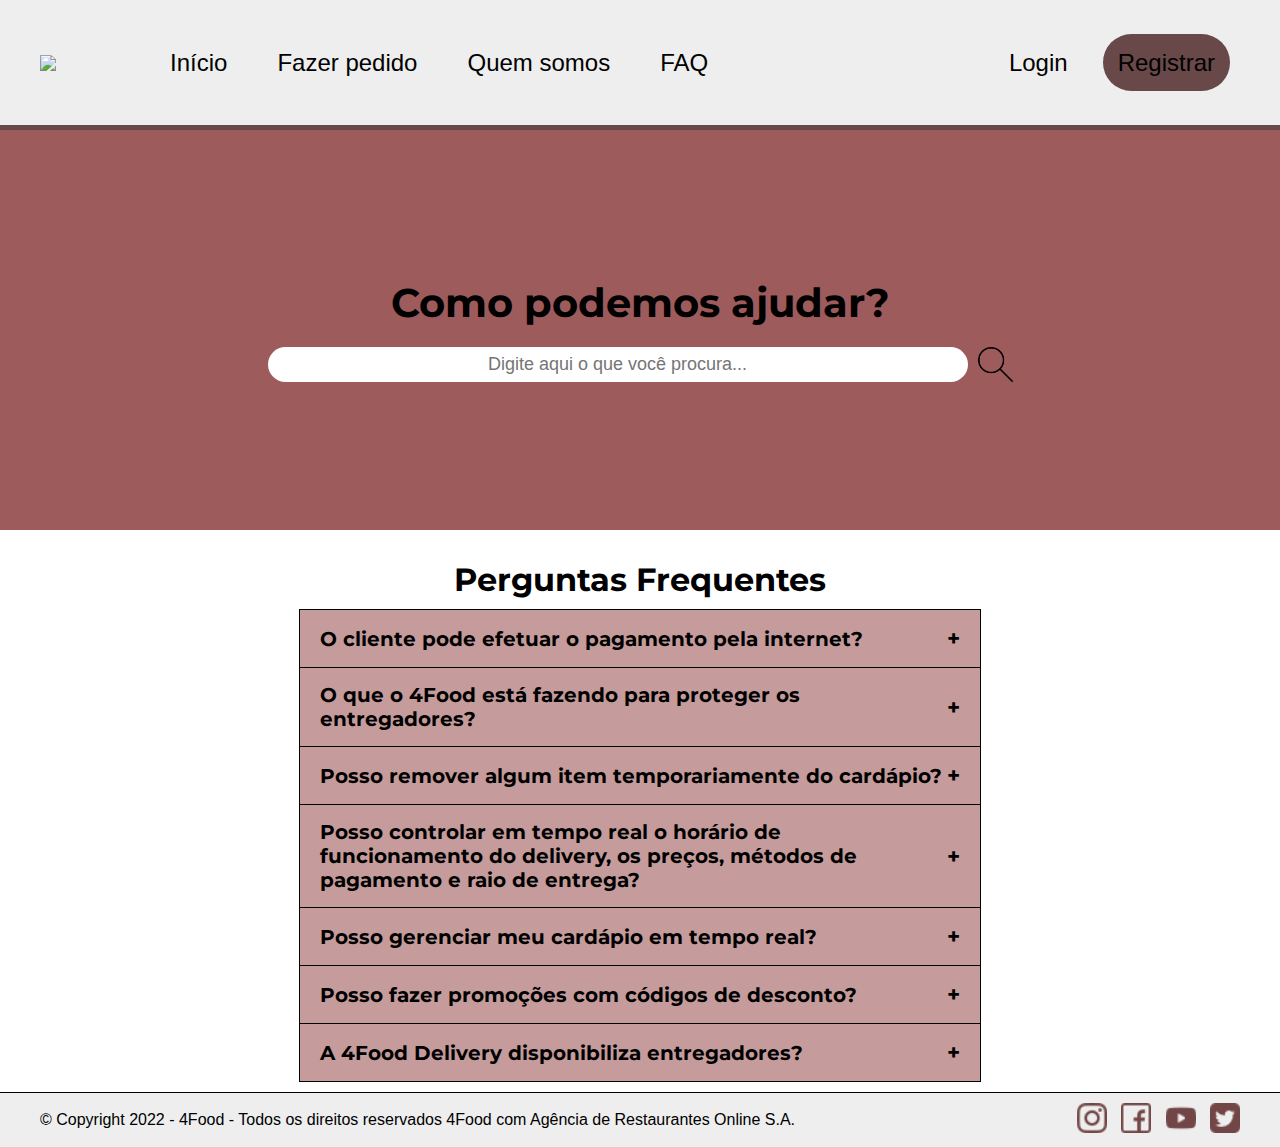
==== faq.html @ be053248 "commit do faq" ====
<!DOCTYPE html>
<html lang="en">

<head>
    <meta charset="UTF-8">
    <meta http-equiv="X-UA-Compatible" content="IE=edge">
    <meta name="viewport" content="width=device-width, initial-scale=1.0">
    <link rel="stylesheet" href="./faq.css">
    <title>Document</title>
</head>

<body>

    <header>
        <div class="cabecalho-esquerdo">
            <img class="logo" src="./img/logo2.png" />
            <nav class="menu">
                <ul>
                    <li>
                        <a href="./index.html">Início</a>
                    </li>
                    <li>
                        <a href="./historico.html">Fazer pedido</a>
                    </li>
                    <li>
                        <a href="./quem-somos.html">Quem somos</a>
                    </li>
                    <li>
                        <a href="./faq.html">FAQ</a>
                    </li>
                </ul>
            </nav>
        </div>
        <div class="autenticacao">
            <nav class="menu-autenticacao">
                <ul>
                    <li>
                        <a href="./index.html" class="login">Login</a>
                    </li>
                    <li>
                        <a href="./historico.html" class="destaque">Registrar</a>
                    </li>
                </ul>
            </nav>
        </div>
    </header>

    <main>
        <div class="como-podemos">
            <h3>Como podemos ajudar?</h3>
            <div class="buscar">
                <input type="text" class="input-como-podemos" valor="teste" placeholder="Digite aqui o que você procura...">
                <img src="./img/lupa.png"/>
            </div>
        </div>

        <div class="perguntas-respostas">
            <h1>Perguntas Frequentes</h1>
            <details class="first">
                <summary>O cliente pode efetuar o pagamento pela internet?</summary>
                    <p>Sim. Se estiver habilitado pela empresa adquirente para receber pagamentos online, você pode conectar a 4Food Delivery com a sua adquirente. Para conseguir a habilitação, você deve conversar com a empresa responsável pela transação eletrônica. Caso contrário, é impossível receber o pagamento e repassá-lo, descontando-se uma taxa de serviço. É recomendado também utilizar um sistema anti-fraude.</p>
            </details>
            <details>
                <summary>O que o 4Food está fazendo para proteger os entregadores?</summary>
                    <p>Começamos com materiais que ensinam a se proteger dentro e fora de casa. Depois, fizemos uma parceria com a AVUS para facilitar o acesso à saúde para o entregador. Iniciamos também a distribuição de kits com máscaras reutilizáveis e álcool em gel e a entrega sem contato físico. Ao mesmo tempo, disponibilizamos R$ 2 milhões para cuidar daqueles que precisam ficar em casa.</p>
            </details>
            <details>
                <summary>Posso remover algum item temporariamente do cardápio?</summary>
                    <p>Sim, por meio do Painel de Controle.</p>
            </details>
            <details>
                <summary>Posso controlar em tempo real o horário de funcionamento do delivery, os preços, métodos de pagamento e raio de entrega?</summary>
                    <p>Sim, por meio do Painel de Controle.</p>
            </details>
            <details>
                <summary>Posso gerenciar meu cardápio em tempo real?</summary>
                    <p>Sim, por meio do Painel de Controle. Isso inclui alterar itens, descrições e fotos; ajustar preços; inserir lista de opcionais como ingredientes extra; dar opção de diferentes tamanhos; apagar itens temporariamente; criar seções; e ordenar os itens conforme sua preferência.</p>
            </details>
            <details>
                <summary>Posso fazer promoções com códigos de desconto?</summary>
                    <p>Sim, por meio do Painel de Controle. A 4Food Delivery ainda conta com funcionalidades exclusivas, como cupons de desconto, promoções e o gamification, que gera um sistema de pontos para fidelização do cliente.</p>
            </details>
            <details>
                <summary>A 4Food Delivery disponibiliza entregadores?</summary>
                    <p>Não. Os entregadores são por conta do restaurante.</p>
            </details>
        </div>
    </main>

    <footer>
        <div class="rodape-texto">
            © Copyright 2022 - 4Food - Todos os direitos reservados 4Food com Agência de Restaurantes Online S.A.
        </div>
        <div class="rodape-redes">
            <a href="https://www.instagram.com/" target="_blanck"><img src="./img/instagram.png" alt="icone instagram"></a>
            <a href="https://www.facebook.com/" target="_blanck"><img src="./img/facebook.png" alt="icone facebook"></a>
            <a href="https://www.youtube.com/" target="_blanck"><img src="./img/youtube.png" alt="icone youtube"></a>
            <a href="https://twitter.com/home" target="_blanck"><img src="./img/sinal-do-twitter.png" alt="icone twiter"></a>
        </div>
    </footer>

</body>

</html>
---- faq.css ----
@import url('https://fonts.googleapis.com/css2?family=Open+Sans:ital,wght@0,600;0,800;1,600;1,800&display=swap');
/* @import url('https://fonts.googleapis.com/css2?family=Gentium+Plus&family=Montserrat:wght@200&display=swap'); */
@import url('https://fonts.googleapis.com/css2?family=Montserrat:wght@200&display=swap');

body {
    margin: 0;
    padding: 0;
    font-family: "Open Sams", sans-serif;
}

/* ----- SEÇÃO MENU ----- */
header {
    display: flex;
    align-items: center;
    justify-content: space-between;
    background-color: rgb(238, 238, 238);
    border-bottom: solid 5px rgb(104, 72, 72);
    margin-bottom: 0px;
    height: 125px;
}

.menu ul, .menu-autenticacao ul {
    display: flex;
    margin: 0;
    padding: 0;
}

.menu li, .menu-autenticacao li {
    list-style-type: none;
    margin: 10px;
}

.cabecalho-esquerdo {
    display: flex;
    align-items: center;
    margin-left: 40px;
}

.menu a, .menu-autenticacao a {
    text-decoration: none;
    color: black;
    padding: 15px;
    font-size: 24px;
}

.autenticacao {
    margin-right: 40px;
}

.destaque {
    border-radius: 30px;
    background-color: rgb(104, 72, 72);
    color: white;
}

.menu ul li a:hover {
    border-bottom: 2px solid;
    margin: 0;
}

.login:hover {
    border-bottom: 2px solid;
    margin: 0;
}

.destaque:hover {
    color: white;
}

.logo {
    margin-right: 30px;
    padding: 0;
    width: 75px;
}

/* ----- SEÇÃO COMO PODEMOS AJUDAR ----- */
.como-podemos {
    display: flex;
    flex-direction: column;
    justify-content: center;
    align-items: center;
    height: 400px;
    background-color: rgb(158, 91, 91);
}

.como-podemos h3 {
    font-family: 'Montserrat', sans-serif;
    font-size: 40px;
    margin: 0 0 20px 0;
}

.como-podemos div input{
    float: left;
    width: 700px;
    height: 35px;
    border-radius: 20px;
    border: none;
    font-size: 18px;
    text-align: center;
    margin: 0;
    padding: 0;
}

.buscar img {
    float:right;
    width: 35px;
    margin: 0 0 0 10px;
    cursor: pointer;
}

/* ----- SEÇÃO PERGUNTAS E RESPOSTAS ----- */
.perguntas-respostas {
    margin: 0 auto 10px auto;
}

.perguntas-respostas h1 {
    font-family: 'Montserrat', sans-serif;
    text-align: center;
    margin: 30px 0 10px 0;
}

details {
    font-family: 'Montserrat', sans-serif;
    width: 50%;
    margin: 0px auto;
    padding: 15px 20px 15px 20px;
    background-color: rgb(197, 155, 155);
    font-size: 20px;
    font-weight: bold;
    border-bottom: 1px solid black;
    border-left: 1px solid black;
    border-right: 1px solid black;
    cursor: pointer;
    transition: background .5s ease-in-out;
}

.first {
    border-top: 1px solid black;
}

details p {
    font-size: 18px;
    font-weight: normal;
    color: white;
}

details[open] {
    background-color: rgb(163, 65, 65);

}

details summary {
    list-style: none;
    display: flex;
    justify-content: space-between;
    align-items: center;
}

details summary::after {
    content: "+";
    font-size: 22px;
}

details[open] summary::after {
    content: "-";
}

/* ----- RODAPÉ ----- */
footer {
    display: flex;
    justify-content: space-between;
    align-items: center;
    border-top: 1px solid black;
    background-color: rgb(238, 238, 238);
}

.rodape-texto {
    margin: 10px 0 10px 40px;
    padding: 0;
}

.rodape-redes {
    margin: 10px 40px 10px 0;
    padding: 0;
}

.rodape-redes img {
    width: 30px;
    margin: 0 0 0 10px;
}

/* ----- RESPONSIVIDADE ----- */
@media screen and (min-width: 320px) and (max-width: 480px) {
    main {
        flex-direction: column;
    }

    .box {
        align-items: unset;
        width: 100%;
        height: 100px;
    }

    p {
        color: red;
    }

  }
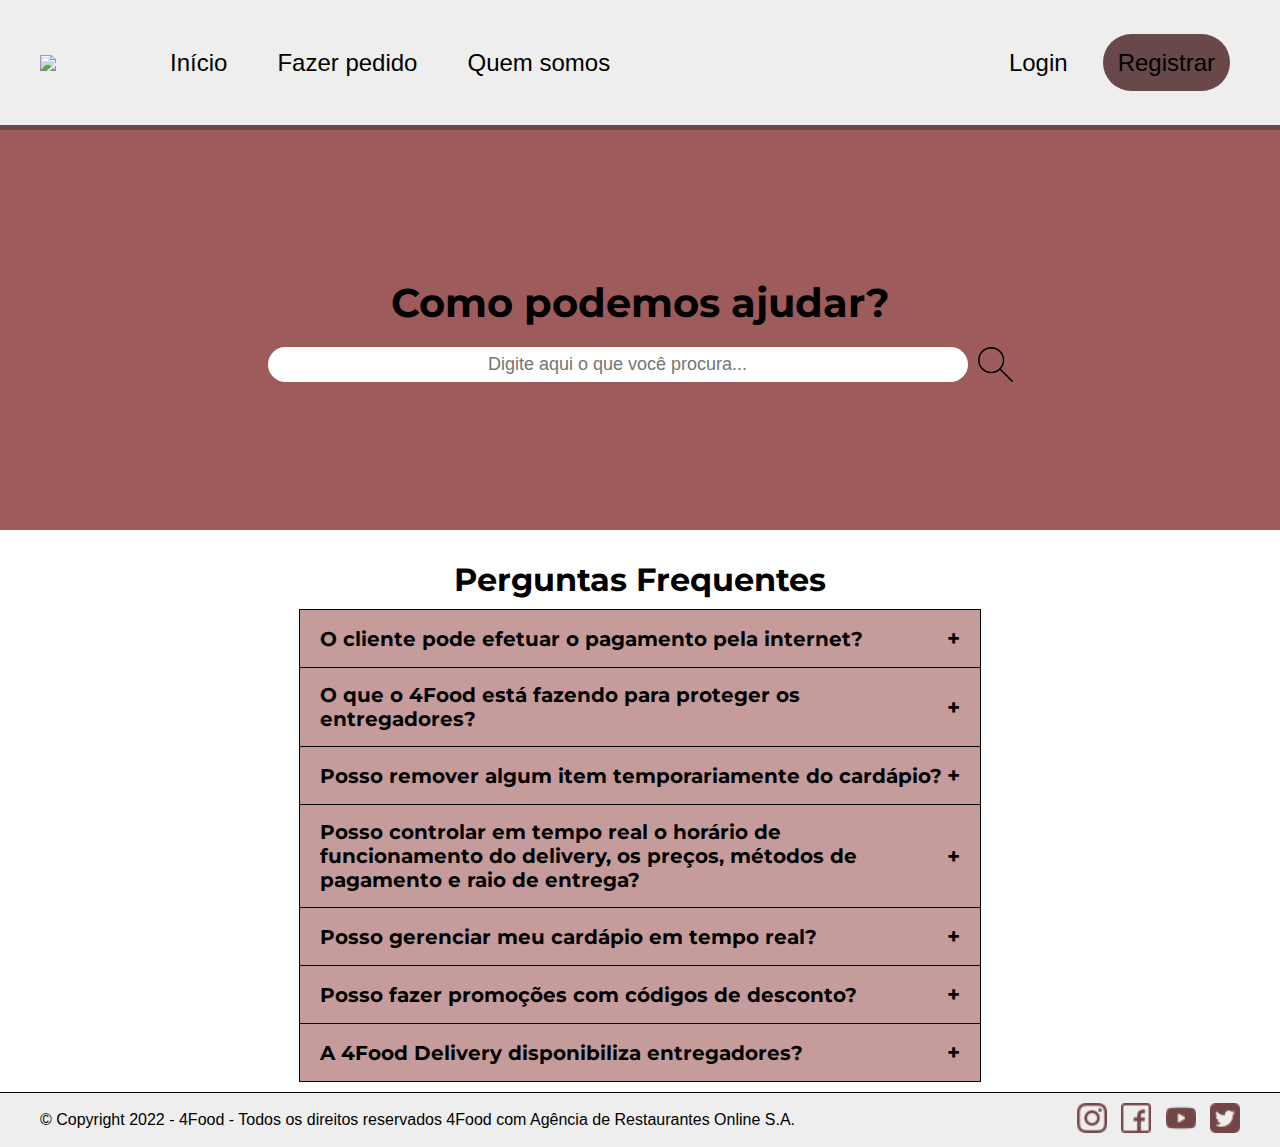
==== commit adf1a6f9: "commit de algumas correções de links" ====
--- a/faq.html
+++ b/faq.html
@@ -1,12 +1,12 @@
 <!DOCTYPE html>
-<html lang="en">
+<html lang="pt-BR">
 
 <head>
     <meta charset="UTF-8">
     <meta http-equiv="X-UA-Compatible" content="IE=edge">
     <meta name="viewport" content="width=device-width, initial-scale=1.0">
     <link rel="stylesheet" href="./faq.css">
-    <title>Document</title>
+    <title>FAQ - Perguntas Frequentes</title>
 </head>
 
 <body>
@@ -25,9 +25,9 @@
                     <li>
                         <a href="./quem-somos.html">Quem somos</a>
                     </li>
-                    <li>
+                    <!-- <li>
                         <a href="./faq.html">FAQ</a>
-                    </li>
+                    </li> -->
                 </ul>
             </nav>
         </div>
@@ -35,10 +35,10 @@
             <nav class="menu-autenticacao">
                 <ul>
                     <li>
-                        <a href="./index.html" class="login">Login</a>
+                        <a href="./login.html" class="login" target="_blank">Login</a>
                     </li>
                     <li>
-                        <a href="./historico.html" class="destaque">Registrar</a>
+                        <a href="./registrar.html" class="destaque" target="_blank">Registrar</a>
                     </li>
                 </ul>
             </nav>
--- a/faq.css
+++ b/faq.css
@@ -87,6 +87,7 @@
     font-family: 'Montserrat', sans-serif;
     font-size: 40px;
     margin: 0 0 20px 0;
+    text-align: center;
 }
 
 .como-podemos div input{
@@ -190,19 +191,43 @@
 }
 
 /* ----- RESPONSIVIDADE ----- */
-@media screen and (min-width: 320px) and (max-width: 480px) {
-    main {
+@media screen and (max-width: 414px) {
+
+    /* ----- CABEÇALHO ----- */
+    header {
+        display: flex;
+        height: 250px;
         flex-direction: column;
-    }
-
-    .box {
-        align-items: unset;
-        width: 100%;
-        height: 100px;
-    }
-
-    p {
-        color: red;
-    }
-
-  }+        justify-content: space-between;
+        align-items: center;
+    }
+
+    .cabecalho-esquerdo {
+        display: flex;
+        flex-direction: column;
+        margin: 0 20px;
+        /* border: 1px solid blue; */
+    }
+
+    .cabecalho-esquerdo .logo {
+        margin: 5px;
+    }
+
+    .autenticacao {
+        margin: 0 0 10px 0;
+        /* border: 1px solid red; */
+    }
+
+    .menu li {
+        text-align: center;
+    }
+
+    .menu a {
+        padding: 0;
+    }
+
+    /* ----- SEÇÃO PERGUNTAS-RESPOSTAS ----- */
+    .como-podemos div input {
+        width: 300px;
+    }
+}